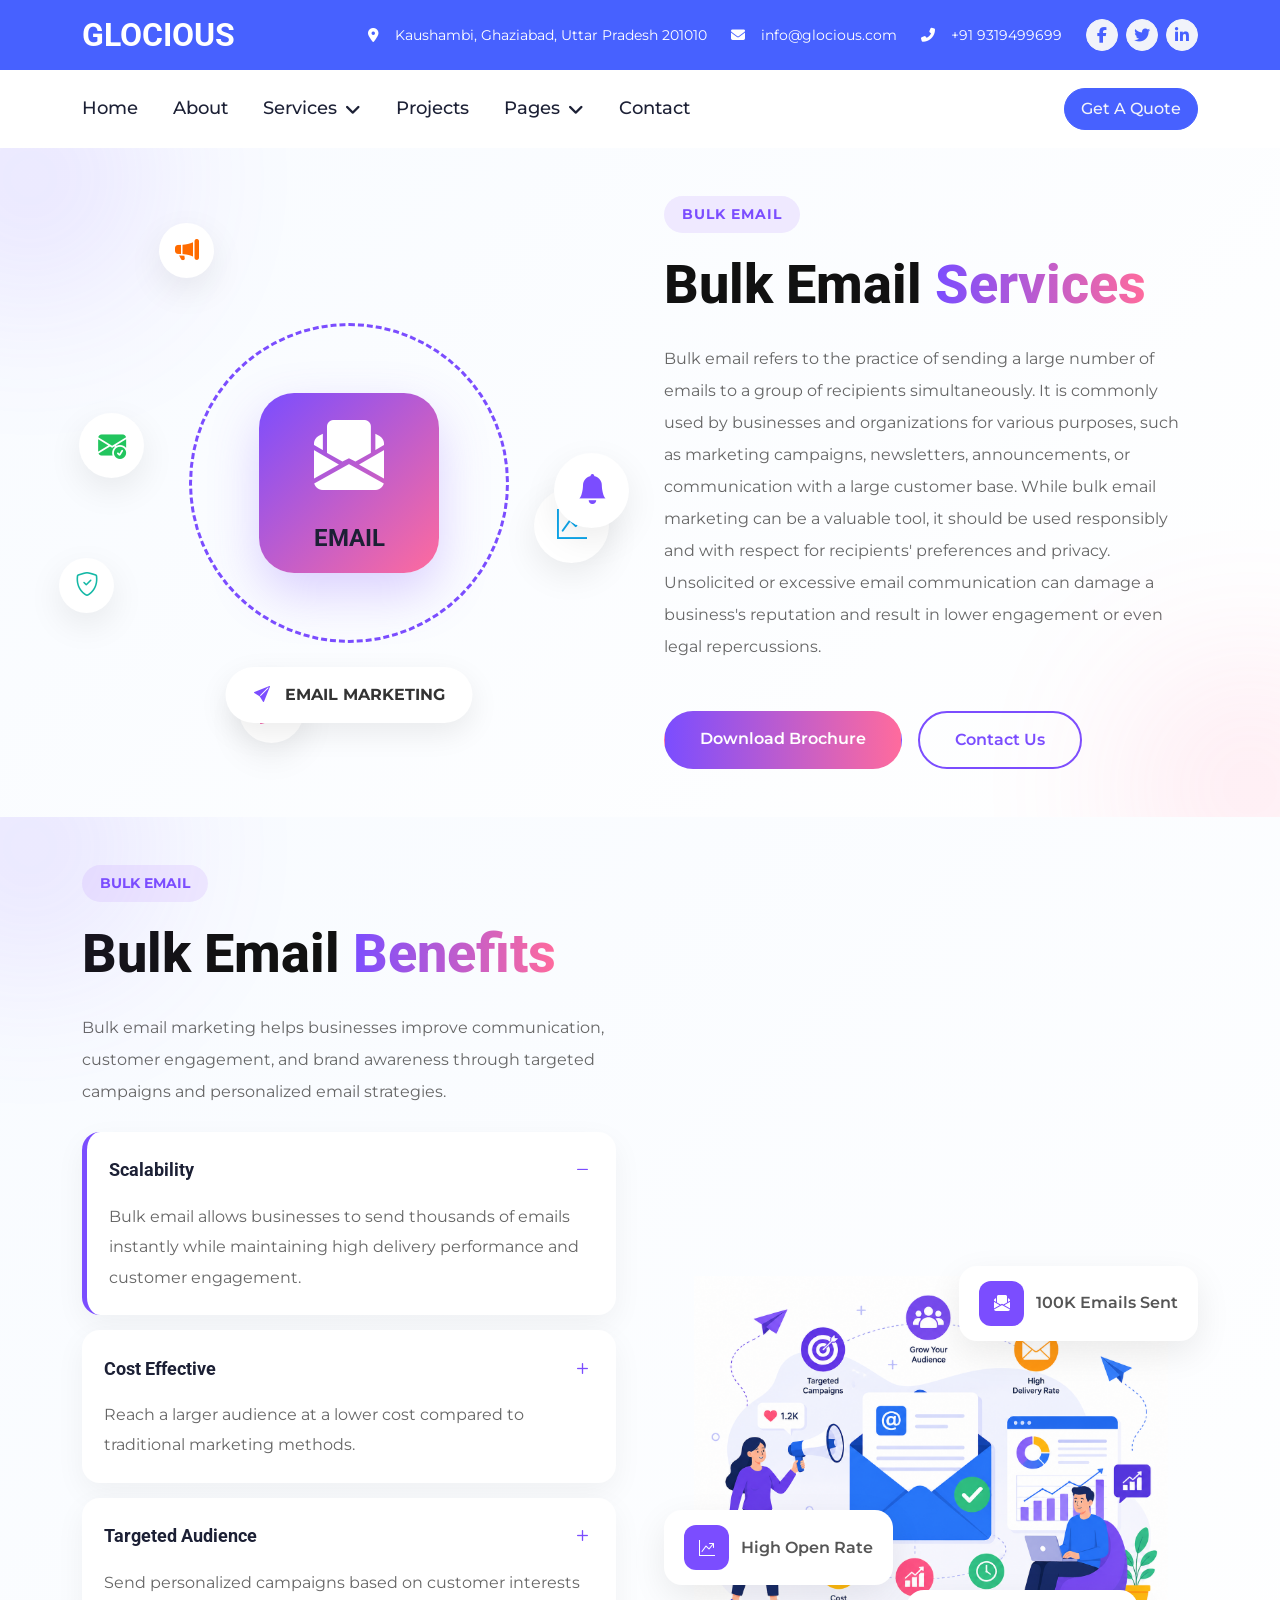
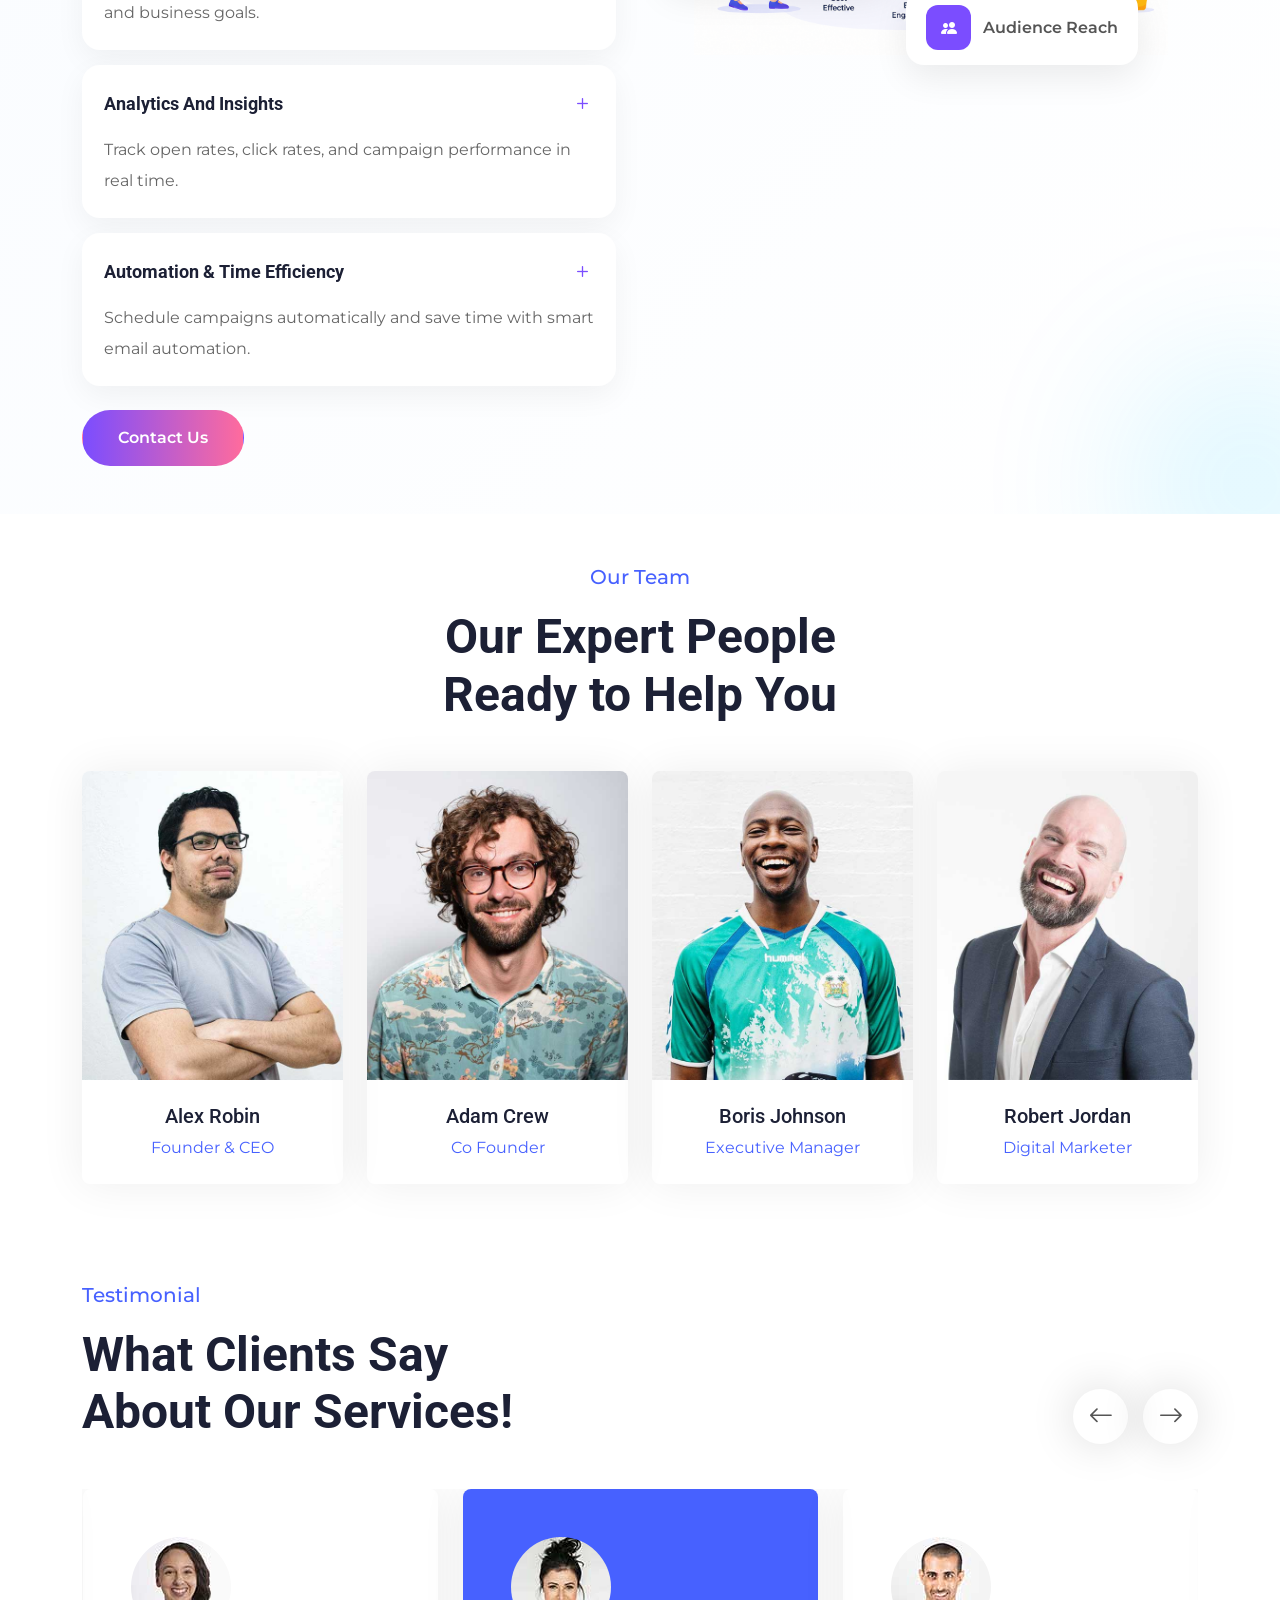
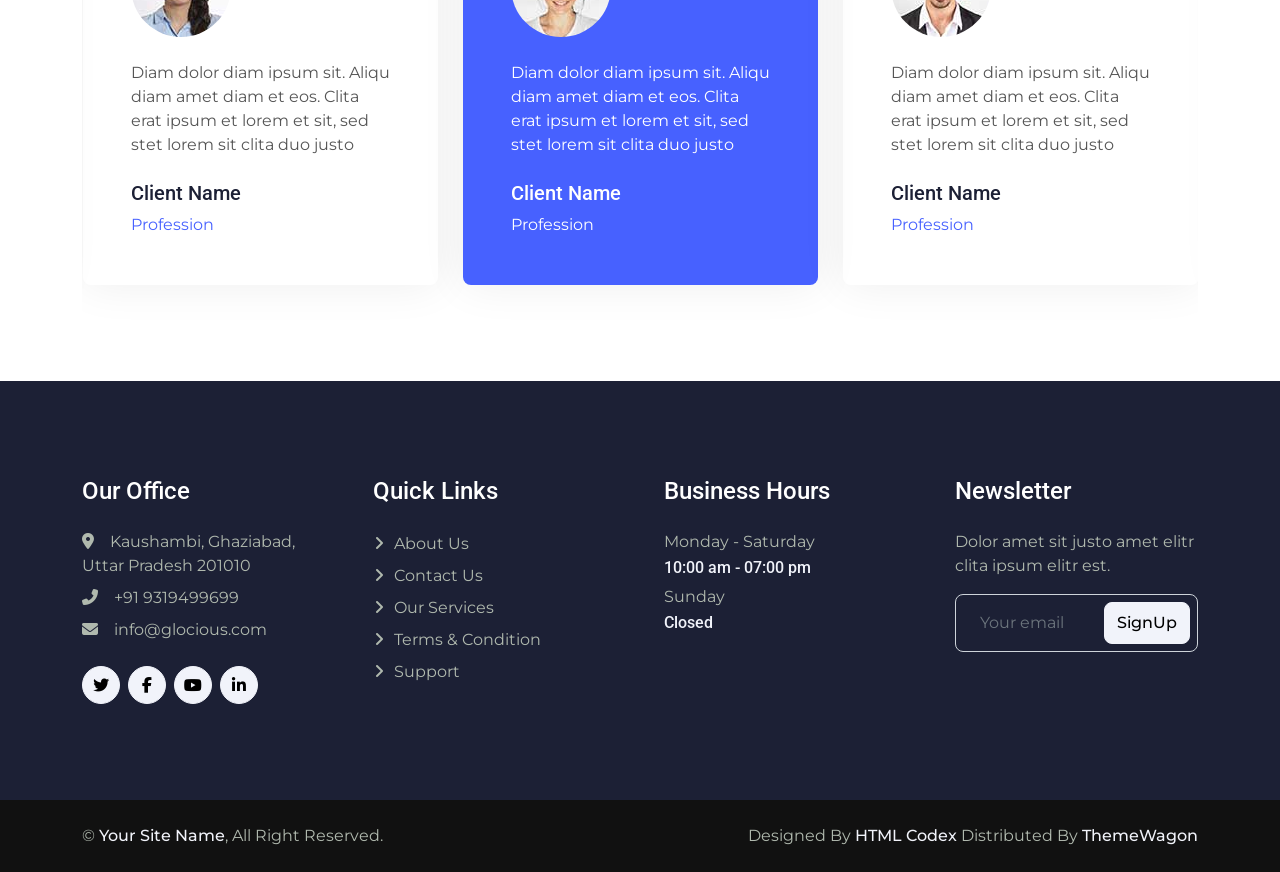
==== Email.html @ f05e5a54 "first commit" ====
<!DOCTYPE html>
<html lang="en">

<head>
    <meta charset="utf-8">
    <title>GrowMark - Digital Marketing HTML Template</title>
    <meta content="width=device-width, initial-scale=1.0" name="viewport">
    <meta content="" name="keywords">
    <meta content="" name="description">

    <!-- Favicon -->
    <link href="img/favicon.ico" rel="icon">

    <!-- Google Web Fonts -->
    <link rel="preconnect" href="https://fonts.googleapis.com">
    <link rel="preconnect" href="https://fonts.gstatic.com" crossorigin>
    <link
        href="https://fonts.googleapis.com/css2?family=Montserrat:wght@400;500&family=Roboto:wght@500;700&display=swap"
        rel="stylesheet">

    <!-- Icon Font Stylesheet -->
    <link href="https://cdnjs.cloudflare.com/ajax/libs/font-awesome/5.10.0/css/all.min.css" rel="stylesheet">
    <link href="https://cdn.jsdelivr.net/npm/bootstrap-icons@1.4.1/font/bootstrap-icons.css" rel="stylesheet">
    <link rel="stylesheet" href="https://cdnjs.cloudflare.com/ajax/libs/font-awesome/6.5.1/css/all.min.css">

    <!-- Libraries Stylesheet -->
    <link href="lib/animate/animate.min.css" rel="stylesheet">
    <link href="lib/owlcarousel/assets/owl.carousel.min.css" rel="stylesheet">
    <link href="lib/lightbox/css/lightbox.min.css" rel="stylesheet">

    <!-- Customized Bootstrap Stylesheet -->
    <link href="css/bootstrap.min.css" rel="stylesheet">

    <!-- Template Stylesheet -->
    <link href="css/style.css" rel="stylesheet">
</head>
<style>
    /* Section */
    .bulk-email-section {
        position: relative;
        background: linear-gradient(135deg, #f8fbff, #ffffff);
        overflow: hidden;
    }

    /* Blur Shapes */
    .email-shape {
        position: absolute;
        border-radius: 50%;
        filter: blur(90px);
        opacity: 0.18;
    }

    .shape-1 {
        width: 220px;
        height: 220px;
        background: #7b4dff;
        top: -80px;
        left: -80px;
    }

    .shape-2 {
        width: 220px;
        height: 220px;
        background: #ff6b9d;
        bottom: -80px;
        right: -80px;
    }

    /* Left Illustration */
    .email-illustration {
        position: relative;
        width: 500px;
        height: 500px;
        margin: auto;
    }

    /* Main Circle */
    .main-circle {
        position: absolute;
        top: 50%;
        left: 50%;
        transform: translate(-50%, -50%);
        width: 320px;
        height: 320px;
        border: 3px dashed #7b4dff;
        border-radius: 50%;
        display: flex;
        align-items: center;
        justify-content: center;
    }

    /* Email Box */
    .email-box {
        width: 180px;
        height: 180px;
        background: linear-gradient(135deg, #7b4dff, #ff6b9d);
        border-radius: 35px;
        display: flex;
        flex-direction: column;
        align-items: center;
        justify-content: center;
        color: #fff;
        box-shadow: 0 20px 50px rgba(123, 77, 255, 0.25);
    }

    .email-box i {
        font-size: 70px;
    }

    .email-box h5 {
        margin-top: 15px;
        font-size: 24px;
        font-weight: 700;
    }

    /* Floating Icons */
    .floating-email {
        position: absolute;
        width: 75px;
        height: 75px;
        background: #fff;
        border-radius: 50%;
        display: flex;
        align-items: center;
        justify-content: center;
        font-size: 34px;
        color: #7b4dff;
        box-shadow: 0 12px 35px rgba(0, 0, 0, 0.08);
        animation: float 4s ease-in-out infinite;
    }

    /* Positions */
    .icon-1 {
        top: 40px;
        left: 180px;
    }

    .icon-2 {
        top: 100px;
        right: 40px;
        color: #ff7b00;
    }

    .icon-3 {
        bottom: 100px;
        left: 50px;
        color: #ffb300;
    }

    .icon-4 {
        bottom: 60px;
        right: 80px;
        color: #00bfff;
    }

    /* Extra Floating Positions */

    .icon-5 {
        top: 180px;
        left: -20px;
        color: #22c55e;
        animation-delay: 0.5s;
    }

    .icon-6 {
        top: -10px;
        left: 60px;
        color: #ff6b00;
        animation-delay: 1s;
    }

    .icon-7 {
        bottom: 170px;
        right: -10px;
        color: #0ea5e9;
        animation-delay: 1.5s;
    }

    .icon-8 {
        bottom: -10px;
        left: 140px;
        color: #ec4899;
        animation-delay: 2s;
    }

    .icon-9 {
        top: 220px;
        right: -30px;
        color: #7b4dff;
        animation-delay: 2.5s;
    }

    .icon-10 {
        bottom: 120px;
        left: -40px;
        color: #14b8a6;
        animation-delay: 3s;
    }

    /* Different Sizes */
    .icon-5,
    .icon-8 {
        width: 65px;
        height: 65px;
        font-size: 28px;
    }

    .icon-6,
    .icon-10 {
        width: 55px;
        height: 55px;
        font-size: 24px;
    }

    .icon-7,
    .icon-9 {
        width: 75px;
        height: 75px;
        font-size: 30px;
    }

    /* Bottom Badge */
    .email-badge {
        position: absolute;
        bottom: 10px;
        left: 50%;
        transform: translateX(-50%);
        background: #fff;
        padding: 16px 28px;
        border-radius: 50px;
        box-shadow: 0 10px 30px rgba(0, 0, 0, 0.08);
        font-weight: 700;
        color: #333;
    }

    .email-badge i {
        color: #7b4dff;
        margin-right: 10px;
    }

    /* Right Content */
    .email-label {
        display: inline-block;
        padding: 8px 18px;
        background: #efe9ff;
        color: #7b4dff;
        border-radius: 50px;
        font-size: 14px;
        font-weight: 700;
        letter-spacing: 1px;
    }

    .email-title {
        font-size: 54px;
        font-weight: 800;
        margin-top: 20px;
        line-height: 1.2;
        color: #111;
    }

    .email-title span {
        background: linear-gradient(90deg, #7b4dff, #ff6b9d);
        -webkit-background-clip: text;
        -webkit-text-fill-color: transparent;
    }

    .email-text {
        margin-top: 25px;
        color: #666;
        line-height: 2;
        font-size: 16px;
    }

    /* Features */
    .email-feature {
        background: #fff;
        padding: 18px 20px;
        border-radius: 18px;
        font-weight: 600;
        box-shadow: 0 10px 30px rgba(0, 0, 0, 0.05);
    }

    .email-feature i {
        color: #7b4dff;
        margin-right: 10px;
    }

    /* Buttons */
    .btn-email-main {
        background: linear-gradient(90deg, #7b4dff, #ff6b9d);
        color: #fff;
        padding: 15px 35px;
        border-radius: 50px;
        font-weight: 600;
    }

    .btn-email-main:hover {
        color: #fff;
        opacity: 0.9;
    }

    .btn-email-outline {
        border: 2px solid #7b4dff;
        color: #7b4dff;
        padding: 15px 35px;
        border-radius: 50px;
        font-weight: 600;
    }

    .btn-email-outline:hover {
        background: #7b4dff;
        color: #fff;
    }

    /* Animation */
    @keyframes float {

        0% {
            transform: translateY(0px);
        }

        50% {
            transform: translateY(-12px);
        }

        100% {
            transform: translateY(0px);
        }

    }

    .email-benefits-section {
        position: relative;
        background: linear-gradient(135deg, #f8fbff, #ffffff);
        overflow: hidden;
    }

    /* Blur Shapes */
    .benefit-shape {
        position: absolute;
        border-radius: 50%;
        filter: blur(90px);
        opacity: 0.18;
    }

    .shape-left {
        width: 220px;
        height: 220px;
        background: #7b4dff;
        top: -80px;
        left: -80px;
    }

    .shape-right {
        width: 220px;
        height: 220px;
        background: #00c2ff;
        bottom: -80px;
        right: -80px;
    }

    /* Label */
    .benefit-label {
        display: inline-block;
        padding: 8px 18px;
        background: #efe9ff;
        color: #7b4dff;
        border-radius: 50px;
        font-size: 14px;
        font-weight: 700;
    }

    /* Title */
    .benefit-title {
        font-size: 54px;
        font-weight: 800;
        margin-top: 20px;
        color: #111;
    }

    .benefit-title span {
        background: linear-gradient(90deg, #7b4dff, #ff6b9d);
        -webkit-background-clip: text;
        -webkit-text-fill-color: transparent;
    }

    /* Text */
    .benefit-text {
        margin-top: 25px;
        color: #666;
        line-height: 2;
        font-size: 16px;
    }

    /* Accordion */
    .benefit-accordion {
        display: flex;
        flex-direction: column;
        gap: 15px;
    }

    .benefit-item {
        background: #fff;
        border-radius: 18px;
        padding: 22px;
        box-shadow: 0 10px 30px rgba(0, 0, 0, 0.05);
        transition: 0.3s;
    }

    .benefit-item.active {
        border-left: 5px solid #7b4dff;
    }

    .benefit-header {
        display: flex;
        align-items: center;
        justify-content: space-between;
        cursor: pointer;
    }

    .benefit-header h5 {
        margin: 0;
        font-size: 18px;
        font-weight: 700;
    }

    .benefit-header i {
        color: #7b4dff;
        font-size: 22px;
    }

    /* Body */
    .benefit-body {
        margin-top: 15px;
        color: #666;
        line-height: 1.9;
    }

    /* Button */
    .btn-benefit {
        background: linear-gradient(90deg, #7b4dff, #ff6b9d);
        color: #fff;
        padding: 15px 35px;
        border-radius: 50px;
        font-weight: 600;
    }

    .btn-benefit:hover {
        color: #fff;
        opacity: 0.9;
    }

    /* Right Illustration */
    .benefit-illustration {
        position: relative;
        padding: 30px;
    }

    .main-benefit-img {
        animation: float 4s ease-in-out infinite;
    }

    /* Floating Cards */
    .floating-benefit {
        position: absolute;
        background: #fff;
        padding: 15px 20px;
        border-radius: 18px;
        display: flex;
        align-items: center;
        gap: 12px;
        box-shadow: 0 12px 35px rgba(0, 0, 0, 0.08);
        font-weight: 600;
        animation: float 4s ease-in-out infinite;
    }

    .floating-benefit i {
        width: 45px;
        height: 45px;
        border-radius: 12px;
        background: #7b4dff;
        color: #fff;
        display: flex;
        align-items: center;
        justify-content: center;
    }

    /* Positions */
    .card-1 {
        top: 20px;
        right: 0;
    }

    .card-2 {
        bottom: 100px;
        left: 0;
    }

    .card-3 {
        bottom: 20px;
        right: 60px;
    }

    /* Animation */
    @keyframes float {

        0% {
            transform: translateY(0px);
        }

        50% {
            transform: translateY(-12px);
        }

        100% {
            transform: translateY(0px);
        }

    }

    /* Responsive */
    @media(max-width:991px) {

        .benefit-title {
            font-size: 38px;
        }

        .benefit-illustration {
            margin-top: 30px;
        }

    }

    @media(max-width:576px) {

        .benefit-title {
            font-size: 30px;
        }

        .floating-benefit {
            display: none;
        }

    }

    /* Responsive */
    @media(max-width:991px) {

        .email-title {
            font-size: 38px;
        }

        .email-illustration {
            width: 100%;
            height: 500px;
        }

    }

    @media(max-width:576px) {

        .email-title {
            font-size: 30px;
        }

        .main-circle {
            width: 260px;
            height: 260px;
        }

        .email-box {
            width: 140px;
            height: 140px;
        }

        .email-box i {
            font-size: 50px;
        }

        .floating-email {
            width: 55px;
            height: 55px;
            font-size: 24px;
        }

    }
</style>

<body>
    <!-- Spinner Start -->
    <div id="spinner"
        class="show bg-white position-fixed translate-middle w-100 vh-100 top-50 start-50 d-flex align-items-center justify-content-center">
        <div class="spinner-border text-primary" role="status" style="width: 3rem; height: 3rem;"></div>
    </div>
    <!-- Spinner End -->


    <!-- Topbar Start -->
    <div class="container-fluid bg-primary text-white d-none d-lg-flex">
        <div class="container py-3">
            <div class="d-flex align-items-center">
                <a href="index.html">
                    <h2 class="text-white fw-bold m-0">GLOCIOUS</h2>
                </a>
                <div class="ms-auto d-flex align-items-center">
                    <small class="ms-4"><i class="fa fa-map-marker-alt me-3"></i>Kaushambi, Ghaziabad, Uttar Pradesh
                        201010</small>
                    <small class="ms-4"><i class="fa fa-envelope me-3"></i>info@glocious.com</small>
                    <small class="ms-4"><i class="fa fa-phone-alt me-3"></i>+91 9319499699</small>
                    <div class="ms-3 d-flex">
                        <a class="btn btn-sm-square btn-light text-primary rounded-circle ms-2" href=""><i
                                class="fab fa-facebook-f"></i></a>
                        <a class="btn btn-sm-square btn-light text-primary rounded-circle ms-2" href=""><i
                                class="fab fa-twitter"></i></a>
                        <a class="btn btn-sm-square btn-light text-primary rounded-circle ms-2" href=""><i
                                class="fab fa-linkedin-in"></i></a>
                    </div>
                </div>
            </div>
        </div>
    </div>
    <!-- Topbar End -->


    <!-- Navbar Start -->
    <div class="container-fluid bg-white sticky-top">
        <div class="container">
            <nav class="navbar navbar-expand-lg bg-white navbar-light p-lg-0">
                <a href="index.html" class="navbar-brand d-lg-none">
                    <h1 class="fw-bold m-0">GLOCIOUS</h1>
                </a>
                <button type="button" class="navbar-toggler me-0" data-bs-toggle="collapse"
                    data-bs-target="#navbarCollapse">
                    <span class="navbar-toggler-icon"></span>
                </button>
                <div class="collapse navbar-collapse" id="navbarCollapse">
                    <div class="navbar-nav">
                        <a href="index.html" class="nav-item nav-link active">Home</a>
                        <a href="about.html" class="nav-item nav-link">About</a>
                        <div class="nav-item dropdown">
                            <a href="#" class="nav-link dropdown-toggle" data-bs-toggle="dropdown">Services</a>
                            <div class="dropdown-menu bg-light rounded-0 rounded-bottom m-0">
                                <a href="SMS.html" class="dropdown-item">BULK SMS</a>
                                <a href="RCS.html" class="dropdown-item">RCS Message</a>
                                <a href="Email.html" class="dropdown-item">BULK Email</a>
                                <a href="Voice.html" class="dropdown-item">Voice Call</a>
                                <a href="Whatsapp.html" class="dropdown-item">Whatsapp Marketing</a>
                            </div>
                        </div>
                        <a href="project.html" class="nav-item nav-link">Projects</a>
                        <div class="nav-item dropdown">
                            <a href="#" class="nav-link dropdown-toggle" data-bs-toggle="dropdown">Pages</a>
                            <div class="dropdown-menu bg-light rounded-0 rounded-bottom m-0">
                                <a href="feature.html" class="dropdown-item">Features</a>
                                <a href="team.html" class="dropdown-item">Our Team</a>
                                <a href="testimonial.html" class="dropdown-item">Testimonial</a>
                                <a href="quote.html" class="dropdown-item">Quotation</a>
                                <a href="404.html" class="dropdown-item">404 Page</a>
                            </div>
                        </div>
                        <a href="contact.html" class="nav-item nav-link">Contact</a>
                    </div>
                    <div class="ms-auto d-none d-lg-block">
                        <a href="" class="btn btn-primary rounded-pill py-2 px-3">Get A Quote</a>
                    </div>
                </div>
            </nav>
        </div>
    </div>
    <!-- Navbar End -->

    <section class="bulk-email-section py-5">

        <!-- Background Blur -->
        <div class="email-shape shape-1"></div>
        <div class="email-shape shape-2"></div>

        <div class="container">

            <div class="row align-items-center g-5">

                <!-- Left Side -->
                <div class="col-lg-6">

                    <div class="email-illustration">

                        <!-- Main Circle -->
                        <div class="main-circle">

                            <!-- Email Box -->
                            <div class="email-box">

                                <i class="bi bi-envelope-paper-fill"></i>

                                <h5>EMAIL</h5>

                            </div>

                        </div>

                        <!-- Floating Icons -->

                        <!-- Extra Floating Icons -->

                        <div class="floating-email icon-5">
                            <i class="bi bi-envelope-check-fill"></i>
                        </div>

                        <div class="floating-email icon-6">
                            <i class="bi bi-megaphone-fill"></i>
                        </div>

                        <div class="floating-email icon-7">
                            <i class="bi bi-graph-up-arrow"></i>
                        </div>

                        <div class="floating-email icon-8">
                            <i class="bi bi-chat-dots-fill"></i>
                        </div>

                        <div class="floating-email icon-9">
                            <i class="bi bi-bell-fill"></i>
                        </div>

                        <div class="floating-email icon-10">
                            <i class="bi bi-shield-check"></i>
                        </div>
                        <!-- Bottom Badge -->
                        <div class="email-badge">
                            <i class="bi bi-send-fill"></i>
                            EMAIL MARKETING
                        </div>

                    </div>

                </div>

                <!-- Right Side -->
                <div class="col-lg-6">

                    <span class="email-label">
                        BULK EMAIL
                    </span>

                    <h2 class="email-title">
                        Bulk Email
                        <span>Services</span>
                    </h2>

                    <p class="email-text">
                        Bulk email refers to the practice of sending a large number of emails to a group of recipients
                        simultaneously. It is commonly used by businesses and organizations for various purposes, such
                        as marketing campaigns, newsletters, announcements, or communication with a large customer base.
                        While bulk email marketing can be a valuable tool, it should be used responsibly and with
                        respect for recipients' preferences and privacy. Unsolicited or excessive email communication
                        can damage a business's reputation and result in lower engagement or even legal repercussions.
                    </p>

                    <!-- Buttons -->
                    <div class="mt-5 d-flex gap-3 flex-wrap">

                        <a href="#" class="btn btn-email-main">
                            Download Brochure
                        </a>

                        <a href="#" class="btn btn-email-outline">
                            Contact Us
                        </a>

                    </div>

                </div>

            </div>

        </div>

    </section>

    <section class="email-benefits-section py-5">

        <!-- Background Shapes -->
        <div class="benefit-shape shape-left"></div>
        <div class="benefit-shape shape-right"></div>

        <div class="container">

            <div class="row align-items-center g-5">

                <!-- Left Content -->
                <div class="col-lg-6">

                    <span class="benefit-label">
                        BULK EMAIL
                    </span>

                    <h2 class="benefit-title">
                        Bulk Email
                        <span>Benefits</span>
                    </h2>

                    <p class="benefit-text">
                        Bulk email marketing helps businesses improve
                        communication, customer engagement, and brand
                        awareness through targeted campaigns and
                        personalized email strategies.
                    </p>

                    <!-- Accordion -->
                    <div class="benefit-accordion mt-4">

                        <!-- Item -->
                        <div class="benefit-item active">

                            <div class="benefit-header">

                                <h5>Scalability</h5>

                                <i class="bi bi-dash"></i>

                            </div>

                            <div class="benefit-body">

                                Bulk email allows businesses to send
                                thousands of emails instantly while
                                maintaining high delivery performance
                                and customer engagement.

                            </div>

                        </div>

                        <!-- Item -->
                        <div class="benefit-item">

                            <div class="benefit-header">

                                <h5>Cost Effective</h5>

                                <i class="bi bi-plus"></i>

                            </div>

                            <div class="benefit-body">

                                Reach a larger audience at a lower cost
                                compared to traditional marketing methods.

                            </div>

                        </div>

                        <!-- Item -->
                        <div class="benefit-item">

                            <div class="benefit-header">

                                <h5>Targeted Audience</h5>

                                <i class="bi bi-plus"></i>

                            </div>

                            <div class="benefit-body">

                                Send personalized campaigns based on
                                customer interests and business goals.

                            </div>

                        </div>

                        <!-- Item -->
                        <div class="benefit-item">

                            <div class="benefit-header">

                                <h5>Analytics And Insights</h5>

                                <i class="bi bi-plus"></i>

                            </div>

                            <div class="benefit-body">

                                Track open rates, click rates, and
                                campaign performance in real time.

                            </div>

                        </div>

                        <!-- Item -->
                        <div class="benefit-item">

                            <div class="benefit-header">

                                <h5>Automation & Time Efficiency</h5>

                                <i class="bi bi-plus"></i>

                            </div>

                            <div class="benefit-body">

                                Schedule campaigns automatically and
                                save time with smart email automation.

                            </div>

                        </div>

                    </div>

                    <!-- Button -->
                    <div class="mt-4">

                        <a href="#" class="btn btn-benefit">
                            Contact Us
                        </a>

                    </div>

                </div>

                <!-- Right Illustration -->
                <div class="col-lg-6">

                    <div class="benefit-illustration">

                        <!-- Main Illustration -->
                        <img src="./img/email-benefits.png" class="img-fluid main-benefit-img"
                            alt="Bulk Email Benefits">

                        <!-- Floating Cards -->
                        <div class="floating-benefit card-1">

                            <i class="bi bi-envelope-paper-fill"></i>

                            <span>100K Emails Sent</span>

                        </div>

                        <div class="floating-benefit card-2">

                            <i class="bi bi-graph-up-arrow"></i>

                            <span>High Open Rate</span>

                        </div>

                        <div class="floating-benefit card-3">

                            <i class="bi bi-people-fill"></i>

                            <span>Audience Reach</span>

                        </div>

                    </div>

                </div>

            </div>

        </div>

    </section>

    <!-- Team Start -->
    <div class="container-xxl py-5">
        <div class="container">
            <div class="text-center mx-auto wow fadeInUp" data-wow-delay="0.1s" style="max-width: 500px;">
                <p class="fs-5 fw-medium text-primary">Our Team</p>
                <h1 class="display-5 mb-5">Our Expert People Ready to Help You</h1>
            </div>
            <div class="row g-4">
                <div class="col-lg-3 col-md-6 wow fadeInUp" data-wow-delay="0.1s">
                    <div class="team-item rounded overflow-hidden pb-4">
                        <img class="img-fluid mb-4" src="img/team-1.jpg" alt="">
                        <h5>Alex Robin</h5>
                        <span class="text-primary">Founder & CEO</span>
                        <ul class="team-social">
                            <li><a class="btn btn-square" href=""><i class="fab fa-facebook-f"></i></a></li>
                            <li><a class="btn btn-square" href=""><i class="fab fa-twitter"></i></a></li>
                            <li><a class="btn btn-square" href=""><i class="fab fa-instagram"></i></a></li>
                            <li><a class="btn btn-square" href=""><i class="fab fa-linkedin-in"></i></a></li>
                        </ul>
                    </div>
                </div>
                <div class="col-lg-3 col-md-6 wow fadeInUp" data-wow-delay="0.3s">
                    <div class="team-item rounded overflow-hidden pb-4">
                        <img class="img-fluid mb-4" src="img/team-2.jpg" alt="">
                        <h5>Adam Crew</h5>
                        <span class="text-primary">Co Founder</span>
                        <ul class="team-social">
                            <li><a class="btn btn-square" href=""><i class="fab fa-facebook-f"></i></a></li>
                            <li><a class="btn btn-square" href=""><i class="fab fa-twitter"></i></a></li>
                            <li><a class="btn btn-square" href=""><i class="fab fa-instagram"></i></a></li>
                            <li><a class="btn btn-square" href=""><i class="fab fa-linkedin-in"></i></a></li>
                        </ul>
                    </div>
                </div>
                <div class="col-lg-3 col-md-6 wow fadeInUp" data-wow-delay="0.5s">
                    <div class="team-item rounded overflow-hidden pb-4">
                        <img class="img-fluid mb-4" src="img/team-3.jpg" alt="">
                        <h5>Boris Johnson</h5>
                        <span class="text-primary">Executive Manager</span>
                        <ul class="team-social">
                            <li><a class="btn btn-square" href=""><i class="fab fa-facebook-f"></i></a></li>
                            <li><a class="btn btn-square" href=""><i class="fab fa-twitter"></i></a></li>
                            <li><a class="btn btn-square" href=""><i class="fab fa-instagram"></i></a></li>
                            <li><a class="btn btn-square" href=""><i class="fab fa-linkedin-in"></i></a></li>
                        </ul>
                    </div>
                </div>
                <div class="col-lg-3 col-md-6 wow fadeInUp" data-wow-delay="0.7s">
                    <div class="team-item rounded overflow-hidden pb-4">
                        <img class="img-fluid mb-4" src="img/team-4.jpg" alt="">
                        <h5>Robert Jordan</h5>
                        <span class="text-primary">Digital Marketer</span>
                        <ul class="team-social">
                            <li><a class="btn btn-square" href=""><i class="fab fa-facebook-f"></i></a></li>
                            <li><a class="btn btn-square" href=""><i class="fab fa-twitter"></i></a></li>
                            <li><a class="btn btn-square" href=""><i class="fab fa-instagram"></i></a></li>
                            <li><a class="btn btn-square" href=""><i class="fab fa-linkedin-in"></i></a></li>
                        </ul>
                    </div>
                </div>
            </div>
        </div>
    </div>
    <!-- Team End -->


    <!-- Testimonial Start -->
    <div class="container-xxl pt-5">
        <div class="container">
            <div class="text-center text-md-start pb-5 pb-md-0 wow fadeInUp" data-wow-delay="0.1s"
                style="max-width: 500px;">
                <p class="fs-5 fw-medium text-primary">Testimonial</p>
                <h1 class="display-5 mb-5">What Clients Say About Our Services!</h1>
            </div>
            <div class="owl-carousel testimonial-carousel wow fadeInUp" data-wow-delay="0.1s">
                <div class="testimonial-item rounded p-4 p-lg-5 mb-5">
                    <img class="mb-4" src="img/testimonial-1.jpg" alt="">
                    <p class="mb-4">Diam dolor diam ipsum sit. Aliqu diam amet diam et eos. Clita erat ipsum et lorem et
                        sit, sed stet lorem sit clita duo justo</p>
                    <h5>Client Name</h5>
                    <span class="text-primary">Profession</span>
                </div>
                <div class="testimonial-item rounded p-4 p-lg-5 mb-5">
                    <img class="mb-4" src="img/testimonial-2.jpg" alt="">
                    <p class="mb-4">Diam dolor diam ipsum sit. Aliqu diam amet diam et eos. Clita erat ipsum et lorem et
                        sit, sed stet lorem sit clita duo justo</p>
                    <h5>Client Name</h5>
                    <span class="text-primary">Profession</span>
                </div>
                <div class="testimonial-item rounded p-4 p-lg-5 mb-5">
                    <img class="mb-4" src="img/testimonial-3.jpg" alt="">
                    <p class="mb-4">Diam dolor diam ipsum sit. Aliqu diam amet diam et eos. Clita erat ipsum et lorem et
                        sit, sed stet lorem sit clita duo justo</p>
                    <h5>Client Name</h5>
                    <span class="text-primary">Profession</span>
                </div>
                <div class="testimonial-item rounded p-4 p-lg-5 mb-5">
                    <img class="mb-4" src="img/testimonial-4.jpg" alt="">
                    <p class="mb-4">Diam dolor diam ipsum sit. Aliqu diam amet diam et eos. Clita erat ipsum et lorem et
                        sit, sed stet lorem sit clita duo justo</p>
                    <h5>Client Name</h5>
                    <span class="text-primary">Profession</span>
                </div>
            </div>
        </div>
    </div>
    <!-- Testimonial End -->


    <!-- Footer Start -->
    <div class="container-fluid bg-dark footer mt-5 py-5 wow fadeIn" data-wow-delay="0.1s">
        <div class="container py-5">
            <div class="row g-5">
                <div class="col-lg-3 col-md-6">
                    <h4 class="text-white mb-4">Our Office</h4>
                    <p class="mb-2"><i class="fa fa-map-marker-alt me-3"></i>Kaushambi, Ghaziabad, Uttar Pradesh 201010
                    </p>
                    <p class="mb-2"><i class="fa fa-phone-alt me-3"></i>+91 9319499699</p>
                    <p class="mb-2"><i class="fa fa-envelope me-3"></i>info@glocious.com</p>
                    <div class="d-flex pt-3">
                        <a class="btn btn-square btn-light rounded-circle me-2" href=""><i
                                class="fab fa-twitter"></i></a>
                        <a class="btn btn-square btn-light rounded-circle me-2" href=""><i
                                class="fab fa-facebook-f"></i></a>
                        <a class="btn btn-square btn-light rounded-circle me-2" href=""><i
                                class="fab fa-youtube"></i></a>
                        <a class="btn btn-square btn-light rounded-circle me-2" href=""><i
                                class="fab fa-linkedin-in"></i></a>
                    </div>
                </div>
                <div class="col-lg-3 col-md-6">
                    <h4 class="text-white mb-4">Quick Links</h4>
                    <a class="btn btn-link" href="">About Us</a>
                    <a class="btn btn-link" href="">Contact Us</a>
                    <a class="btn btn-link" href="">Our Services</a>
                    <a class="btn btn-link" href="">Terms & Condition</a>
                    <a class="btn btn-link" href="">Support</a>
                </div>
                <div class="col-lg-3 col-md-6">
                    <h4 class="text-white mb-4">Business Hours</h4>
                    <p class="mb-1">Monday - Saturday</p>
                    <h6 class="text-light">10:00 am - 07:00 pm</h6>
                    <p class="mb-1">Sunday</p>
                    <h6 class="text-light">Closed</h6>
                </div>
                <div class="col-lg-3 col-md-6">
                    <h4 class="text-white mb-4">Newsletter</h4>
                    <p>Dolor amet sit justo amet elitr clita ipsum elitr est.</p>
                    <div class="position-relative w-100">
                        <input class="form-control bg-transparent w-100 py-3 ps-4 pe-5" type="text"
                            placeholder="Your email">
                        <button type="button"
                            class="btn btn-light py-2 position-absolute top-0 end-0 mt-2 me-2">SignUp</button>
                    </div>
                </div>
            </div>
        </div>
    </div>
    <!-- Footer End -->


    <!-- Copyright Start -->
    <div class="container-fluid copyright py-4">
        <div class="container">
            <div class="row">
                <div class="col-md-6 text-center text-md-start mb-3 mb-md-0">
                    &copy; <a class="fw-medium text-light" href="#">Your Site Name</a>, All Right Reserved.
                </div>
                <div class="col-md-6 text-center text-md-end">
                    <!--/*** This template is free as long as you keep the footer author’s credit link/attribution link/backlink. If you'd like to use the template without the footer author’s credit link/attribution link/backlink, you can purchase the Credit Removal License from "https://htmlcodex.com/credit-removal". Thank you for your support. ***/-->
                    Designed By <a class="fw-medium text-light" href="https://htmlcodex.com">HTML Codex</a>
                    Distributed By <a class="fw-medium text-light" href="https://themewagon.com">ThemeWagon</a>
                </div>
            </div>
        </div>
    </div>
    <!-- Copyright End -->


    <!-- Back to Top -->
    <a href="#" class="btn btn-lg btn-primary btn-lg-square rounded-circle back-to-top"><i
            class="bi bi-arrow-up"></i></a>


    <!-- JavaScript Libraries -->
    <script src="https://ajax.googleapis.com/ajax/libs/jquery/3.6.1/jquery.min.js"></script>
    <script src="https://cdn.jsdelivr.net/npm/bootstrap@5.0.0/dist/js/bootstrap.bundle.min.js"></script>
    <script src="lib/wow/wow.min.js"></script>
    <script src="lib/easing/easing.min.js"></script>
    <script src="lib/waypoints/waypoints.min.js"></script>
    <script src="lib/owlcarousel/owl.carousel.min.js"></script>
    <script src="lib/lightbox/js/lightbox.min.js"></script>

    <!-- Template Javascript -->
    <script src="js/main.js"></script>
</body>

</html>
---- css/style.css ----
/********** Template CSS **********/
:root {
    --primary: #4761FF;
    --secondary: #555555;
    --light: #F1F3FA;
    --dark: #1C2035;
}

.back-to-top {
    position: fixed;
    display: none;
    right: 30px;
    bottom: 30px;
    z-index: 99;
}

.fw-medium {
    font-weight: 500;
}


/*** Spinner ***/
#spinner {
    opacity: 0;
    visibility: hidden;
    transition: opacity .5s ease-out, visibility 0s linear .5s;
    z-index: 99999;
}

#spinner.show {
    transition: opacity .5s ease-out, visibility 0s linear 0s;
    visibility: visible;
    opacity: 1;
}


/*** Button ***/
.btn {
    transition: .5s;
    font-weight: 500;
}

.btn-primary,
.btn-outline-primary:hover {
    color: var(--light);
}

.btn-secondary,
.btn-outline-secondary:hover {
    color: var(--dark);
}

.btn-square {
    width: 38px;
    height: 38px;
}

.btn-sm-square {
    width: 32px;
    height: 32px;
}

.btn-lg-square {
    width: 48px;
    height: 48px;
}

.btn-square,
.btn-sm-square,
.btn-lg-square {
    padding: 0;
    display: flex;
    align-items: center;
    justify-content: center;
    font-weight: normal;
}


/*** Navbar ***/
.sticky-top {
    top: -100px;
    transition: .5s;
}

.navbar .navbar-nav .nav-link {
    margin-right: 35px;
    padding: 25px 0;
    color: var(--dark);
    font-size: 18px;
    font-weight: 500;
    outline: none;
}

.navbar .navbar-nav .nav-link:hover,
.navbar .navbar-nav .nav-link.active {
    color: var(--primary);
}

.navbar .dropdown-toggle::after {
    border: none;
    content: "\f107";
    font-family: "Font Awesome 5 Free";
    font-weight: 900;
    vertical-align: middle;
    margin-left: 8px;
}
.navbar-brand img{
    height:55px;
    width:auto;
}

@media(max-width:576px){

    .navbar-brand img{
        height:42px;
    }

}

@media (max-width: 991.98px) {
    .navbar .navbar-nav .nav-link  {
        margin-right: 0;
        padding: 10px 0;
    }

    .navbar .navbar-nav {
        margin-top: 15px;
        border-top: 1px solid #EEEEEE;
    }
}

@media (min-width: 992px) {
    .navbar .nav-item .dropdown-menu {
        display: block;
        border: none;
        margin-top: 0;
        top: 150%;
        opacity: 0;
        visibility: hidden;
        transition: .5s;
    }

    .navbar .nav-item:hover .dropdown-menu {
        top: 100%;
        visibility: visible;
        transition: .5s;
        opacity: 1;
    }
}


/*** Header ***/
.carousel-caption {
    top: 0;
    left: 0;
    right: 0;
    bottom: 0;
    display: flex;
    align-items: center;
    background: rgba(0, 0, 0, .1);
    z-index: 1;
}

.carousel-control-prev,
.carousel-control-next {
    width: 15%;
}

.carousel-control-prev-icon,
.carousel-control-next-icon {
    width: 3.5rem;
    height: 3.5rem;
    border-radius: 3.5rem;
    background-color: var(--primary);
    border: 15px solid var(--primary);
}

@media (max-width: 768px) {
    #header-carousel .carousel-item {
        position: relative;
        min-height: 450px;
    }
    
    #header-carousel .carousel-item img {
        position: absolute;
        width: 100%;
        height: 100%;
        object-fit: cover;
    }
}

.page-header {
    background: linear-gradient(rgba(0, 0, 0, .1), rgba(0, 0, 0, .1)), url(../img/carousel-1.jpg) center center no-repeat;
    background-size: cover;
}

.page-header .breadcrumb-item+.breadcrumb-item::before {
    color: var(--light);
}

.page-header .breadcrumb-item,
.page-header .breadcrumb-item a {
    font-size: 18px;
    color: var(--light);
}


/*** Features ***/
.feature-row {
    box-shadow: 0 0 45px rgba(0, 0, 0, .08);
}

.feature-item {
    border-color: rgba(0, 0, 0, .03) !important;
}


/*** About ***/
.about {
    background: linear-gradient(rgba(0, 0, 0, .1), rgba(0, 0, 0, .1)), url(../img/about.jpg) left center no-repeat;
    background-size: cover;
}

.btn-play {
    position: relative;
    display: block;
    box-sizing: content-box;
    width: 36px;
    height: 46px;
    border-radius: 100%;
    border: none;
    outline: none !important;
    padding: 18px 20px 20px 28px;
    background: var(--primary);
}

.btn-play:before {
    content: "";
    position: absolute;
    z-index: 0;
    left: 50%;
    top: 50%;
    transform: translateX(-50%) translateY(-50%);
    display: block;
    width: 90px;
    height: 90px;
    background: var(--primary);
    border-radius: 100%;
    animation: pulse-border 1500ms ease-out infinite;
}

.btn-play:after {
    content: "";
    position: absolute;
    z-index: 1;
    left: 50%;
    top: 50%;
    transform: translateX(-50%) translateY(-50%);
    display: block;
    width: 90px;
    height: 90px;
    background: var(--primary);
    border-radius: 100%;
    transition: all 200ms;
}

.btn-play span {
    display: block;
    position: relative;
    z-index: 3;
    width: 0;
    height: 0;
    left: 3px;
    border-left: 30px solid #FFFFFF;
    border-top: 18px solid transparent;
    border-bottom: 18px solid transparent;
}

@keyframes pulse-border {
    0% {
        transform: translateX(-50%) translateY(-50%) translateZ(0) scale(1);
        opacity: 1;
    }

    100% {
        transform: translateX(-50%) translateY(-50%) translateZ(0) scale(2);
        opacity: 0;
    }
}

.modal-video .modal-dialog {
    position: relative;
    max-width: 800px;
    margin: 60px auto 0 auto;
}

.modal-video .modal-body {
    position: relative;
    padding: 0px;
}

.modal-video .close {
    position: absolute;
    width: 30px;
    height: 30px;
    right: 0px;
    top: -30px;
    z-index: 999;
    font-size: 30px;
    font-weight: normal;
    color: #FFFFFF;
    background: #000000;
    opacity: 1;
}

/* Play Button */
.custom-video-btn{
    width:100px;
    height:100px;
    border:none;
    border-radius:50%;
    background:linear-gradient(135deg,#7b4dff,#00c2ff);
    position:relative;
    display:flex;
    align-items:center;
    justify-content:center;
    animation:pulseVideo 2s infinite;
    box-shadow:0 15px 40px rgba(123,77,255,0.35);
}

/* Triangle */
.custom-video-btn span{
    width:0;
    height:0;
    border-top:15px solid transparent;
    border-bottom:15px solid transparent;
    border-left:25px solid #fff;
    margin-left:5px;
}

/* Animation */
@keyframes pulseVideo{

    0%{
        transform:scale(1);
    }

    50%{
        transform:scale(1.08);
    }

    100%{
        transform:scale(1);
    }

}

/* Modal Video */
#customVideo{
    max-height:80vh;
    object-fit:cover;
}


/*** Service ***/
.service-item .service-text {
    position: relative;
    width: 100%;
    top: 0;
    left: 0;
    text-align: center;
    background: #FFFFFF;
    box-shadow: 0 0 45px rgba(0, 0, 0, .06);
    transition: .5s;
    z-index: 2;
}

.service-item:hover .service-text {
    top: -1.5rem;
}

.service-item .service-text h5 {
    transition: .5s;
}

.service-item:hover .service-text h5 {
    color: var(--primary);
}

.service-item .service-btn {
    position: absolute;
    width: 80%;
    height: 3rem;
    left: 10%;
    bottom: 0;
    display: flex;
    align-items: center;
    justify-content: center;
    background: #FFFFFF;
    box-shadow: 0 0 45px rgba(0, 0, 0, .07);
    transition: .5s;
    z-index: 1;
}

.service-item:hover .service-btn {
    bottom: -1.5rem;
}


/*** Project ***/
.project-item {
    position: relative;
    border-radius: 8px;
    overflow: hidden;
    box-shadow: 0 0 45px rgba(0, 0, 0, .07);
}

.project-item .project-overlay {
    position: absolute;
    width: 100%;
    height: 100%;
    top: 0;
    left: 0;
    display: flex;
    align-items: center;
    justify-content: center;
    background: rgba(0, 0, 0, .5);
    opacity: 0;
    padding-top: 60px;
    transition: .5s;
}

.project-item:hover .project-overlay {
    opacity: 1;
    padding-top: 0;
}

.project-carousel .owl-nav {
    position: absolute;
    top: -100px;
    right: 0;
    display: flex;
}

.project-carousel .owl-nav .owl-prev,
.project-carousel .owl-nav .owl-next {
    margin-left: 15px;
    width: 55px;
    height: 55px;
    display: flex;
    align-items: center;
    justify-content: center;
    color: var(--secondary);
    border-radius: 55px;
    box-shadow: 0 0 45px rgba(0, 0, 0, .15);
    font-size: 25px;
    transition: .5s;
}

.project-carousel .owl-nav .owl-prev:hover,
.project-carousel .owl-nav .owl-next:hover {
    background: var(--primary);
    color: #FFFFFF;
}

@media (max-width: 768px) {
    .project-carousel .owl-nav {
        top: -70px;
        right: auto;
        left: 50%;
        transform: translateX(-50%);
    }

    .project-carousel .owl-nav .owl-prev,
    .project-carousel .owl-nav .owl-next {
        margin: 0 7px;
        width: 45px;
        height: 45px;
        font-size: 20px;
    }
}
.stats-section{
    padding:70px 0;
    position:relative;
    overflow:hidden;
}

.stats-wrapper{
    background:#ffffff;
    border-radius:30px;
    padding:45px 30px;
    box-shadow:0 15px 40px rgba(108,76,255,0.08);
    position:relative;
    z-index:2;
}

.stats-wrapper::before{
    content:'';
    position:absolute;
    width:300px;
    height:300px;
    background:linear-gradient(135deg,#6c4cff,#8d73ff);
    border-radius:50%;
    top:-140px;
    right:-120px;
    opacity:0.08;
}

.stats-wrapper::after{
    content:'';
    position:absolute;
    width:220px;
    height:220px;
    background:linear-gradient(135deg,#6c4cff,#8d73ff);
    border-radius:50%;
    bottom:-120px;
    left:-100px;
    opacity:0.08;
}

.stat-card{
    position:relative;
    z-index:2;
    text-align:center;
    padding:20px;
    transition:0.4s;
}

.stat-card:hover{
    transform:translateY(-8px);
}

.stat-icon{
    width:85px;
    height:85px;
    margin:auto;
    margin-bottom:25px;
    border-radius:22px;
    background:linear-gradient(135deg,#6c4cff,#8d73ff);
    display:flex;
    align-items:center;
    justify-content:center;
    box-shadow:0 10px 25px rgba(108,76,255,.25);
}

.stat-icon i{
    color:#fff;
    font-size:34px;
    display:block;
}

.stat-number{
    font-size:58px;
    font-weight:700;
    color:#6c4cff;
    margin-bottom:8px;
    line-height:1;
}

.stat-title{
    font-size:18px;
    color:#1b1b1b;
    font-weight:500;
    line-height:1.7;
}

.divider{
    position:absolute;
    top:50%;
    right:0;
    transform:translateY(-50%);
    width:1px;
    height:120px;
    background:#e7e7e7;
}

@media(max-width:991px){
    .divider{
        display:none;
    }

    .stat-card{
        margin-bottom:35px;
    }

    .stat-number{
        font-size:44px;
    }
}

/* Section */
.why-glocious-section{
    position:relative;
    background:#fff;
    overflow:hidden;
}

/* Blur */
.why-bg{
    position:absolute;
    border-radius:50%;
    filter:blur(90px);
    opacity:.15;
}

.bg-one{
    width:220px;
    height:220px;
    background:#7b4dff;
    top:-80px;
    left:-80px;
}

.bg-two{
    width:220px;
    height:220px;
    background:#00c2ff;
    bottom:-80px;
    right:-80px;
}

/* Heading */
.why-tag{
    display:inline-block;
    padding:8px 18px;
    background:#efe9ff;
    color:#7b4dff;
    border-radius:50px;
    font-size:14px;
    font-weight:700;
}

.why-title{
    font-size:52px;
    font-weight:800;
    margin-top:20px;
    line-height:1.2;
}

.why-title span{
    background:linear-gradient(90deg,#7b4dff,#00c2ff);
    -webkit-background-clip:text;
    -webkit-text-fill-color:transparent;
}

.why-subtitle{
    max-width:700px;
    margin:auto;
    margin-top:20px;
    color:#666;
    line-height:2;
}

/* Flex Layout */
.why-flex-wrapper{
    display:flex;
    flex-wrap:wrap;
    justify-content:center;
    gap:25px;
    margin-top:60px;
}

/* Card */
.why-card{
    width:48%;
    display:flex;
    align-items:flex-start;
    gap:20px;
    background:#fff;
    padding:28px;
    border-radius:24px;
    box-shadow:0 12px 35px rgba(0,0,0,0.05);
    transition:.4s;
    position:relative;
    overflow:hidden;
}

.why-card::before{
    content:'';
    position:absolute;
    top:0;
    left:0;
    width:5px;
    height:100%;
    background:linear-gradient(#7b4dff,#00c2ff);
    opacity:0;
    transition:.4s;
}

.why-card:hover::before,
.why-card.active::before{
    opacity:1;
}

.why-card:hover{
    transform:translateY(-10px);
}

/* Icon */
.why-icon{
    width:75px;
    height:75px;
    border-radius:22px;
    background:#7b4dff;
    color:#fff;
    display:flex;
    align-items:center;
    justify-content:center;
    font-size:30px;
    flex-shrink:0;
}

.why-icon.purple{
    background:#9333ea;
}

.why-icon.blue{
    background:#2563eb;
}

.why-icon.green{
    background:#16a34a;
}

/* Content */
.why-content h5{
    font-size:22px;
    font-weight:700;
    margin-bottom:12px;
}

.why-content p{
    margin:0;
    color:#666;
    line-height:1.8;
}

/* Responsive */
@media(max-width:991px){

    .why-card{
        width:100%;
    }

    .why-title{
        font-size:38px;
    }

}

@media(max-width:576px){

    .why-title{
        font-size:30px;
    }

    .why-card{
        flex-direction:column;
        text-align:center;
        align-items:center;
    }

}

.marketing-section{
    background:#f8fbff;
    overflow:hidden;
}

/* Left Side */
.image-box{
    position:relative;
    padding:40px;
}

.bg-shape{
    width:420px;
    height:420px;
    background:linear-gradient(135deg,#0d6efd,#5ea3ff);
    border-radius:40% 60% 70% 30% / 30% 30% 70% 70%;
    position:absolute;
    top:50%;
    left:50%;
    transform:translate(-50%,-50%);
    opacity:0.08;
}

.main-img{
    position:relative;
    z-index:2;
}

/* Floating Cards */
.floating-card{
    position:absolute;
    background:#fff;
    padding:12px 20px;
    border-radius:14px;
    font-weight:600;
    z-index:5;
}

.card-one{
    top:20px;
    left:10px;
}

.card-two{
    bottom:40px;
    right:10px;
}

/* Right Side */
.sub-title{
    color:#0d6efd;
    font-weight:700;
    letter-spacing:1px;
}

.main-title{
    font-size:52px;
    font-weight:800;
    line-height:1.2;
    color:#111;
}

.main-title span{
    color:#0d6efd;
}

.desc{
    color:#666;
    line-height:1.9;
    font-size:16px;
}

/* Features */
.feature-box{
    display:flex;
    gap:15px;
    background:#fff;
    padding:20px;
    border-radius:18px;
    transition:0.3s;
    height:100%;
}

.feature-box:hover{
    transform:translateY(-5px);
    box-shadow:0 10px 30px rgba(0,0,0,0.08);
}

.icon{
    width:55px;
    height:55px;
    background:#eaf2ff;
    display:flex;
    align-items:center;
    justify-content:center;
    border-radius:14px;
    font-size:24px;
}

/* Buttons */
.btn-main{
    background:#0d6efd;
    color:#fff;
    padding:14px 35px;
    border-radius:50px;
    font-weight:600;
}

.btn-main:hover{
    background:#0056d6;
    color:#fff;
}

/* Responsive */
@media(max-width:991px){

    .main-title{
        font-size:38px;
    }

    .image-box{
        margin-bottom:30px;
    }

    .floating-card{
        display:none;
    }
}
.mission-vision-section{
    background:#f8f9fc;
    overflow:hidden;
}

/* Heading */
.content-box h2{
    font-size:48px;
    font-weight:700;
    margin-bottom:20px;
    color:#111;
}

/* Paragraph */
.content-box p{
    font-size:20px;
    line-height:1.9;
    color:#333;
    margin-bottom:15px;
}

/* Image Box */
.crm-image-box{
    position:relative;
    padding:20px;
}

.crm-image{
    max-width:100%;
    animation:float 4s ease-in-out infinite;
}

/* Floating Animation */
@keyframes float{

    0%{
        transform:translateY(0px);
    }

    50%{
        transform:translateY(-12px);
    }

    100%{
        transform:translateY(0px);
    }

}

/* Responsive */
@media(max-width:991px){

    .content-box h2{
        font-size:38px;
    }

    .content-box p{
        font-size:18px;
    }

    .crm-image-box{
        margin-top:20px;
    }

}

@media(max-width:576px){

    .content-box h2{
        font-size:32px;
    }

    .content-box p{
        font-size:16px;
        line-height:1.8;
    }

}
.new-timeline-section{
    background:linear-gradient(to bottom,#f8fbff,#ffffff);
    overflow:hidden;
}

/* Heading */
.small-title{
    display:inline-block;
    background:#e9f2ff;
    color:#0d6efd;
    padding:8px 18px;
    border-radius:50px;
    font-size:14px;
    font-weight:600;
    letter-spacing:1px;
}

.main-heading{
    font-size:50px;
    font-weight:800;
    margin-top:20px;
    color:#111;
}

.main-heading span{
    color:#0d6efd;
}

.heading-text{
    color:#666;
    font-size:18px;
    margin-top:10px;
}

/* Timeline */
.modern-timeline{
    position:relative;
    max-width:900px;
    margin:auto;
    padding-top:40px;
}

/* Center Line */
.modern-timeline::before{
    content:'';
    position:absolute;
    left:50%;
    top:0;
    width:4px;
    height:100%;
    background:linear-gradient(#0d6efd,#5ea3ff);
    transform:translateX(-50%);
    border-radius:20px;
}

/* Timeline Box */
.timeline-box{
    position:relative;
    width:50%;
    padding:20px 40px;
}

/* Left Side */
.timeline-box:nth-child(odd){
    left:0;
    text-align:right;
}

/* Right Side */
.timeline-box:nth-child(even){
    left:50%;
}

/* Icon */
.timeline-icon{
    position:absolute;
    top:35px;
    width:60px;
    height:60px;
    background:#0d6efd;
    color:#fff;
    border-radius:50%;
    display:flex;
    align-items:center;
    justify-content:center;
    font-size:24px;
    z-index:5;
    box-shadow:0 10px 25px rgba(13,110,253,0.3);
}

/* Left Icon */
.timeline-box:nth-child(odd) .timeline-icon{
    right:-30px;
}

/* Right Icon */
.timeline-box:nth-child(even) .timeline-icon{
    left:-30px;
}

/* Card */
.timeline-card{
    background:#fff;
    padding:30px;
    border-radius:25px;
    box-shadow:0 10px 40px rgba(0,0,0,0.06);
    transition:0.4s;
    position:relative;
}

.timeline-card:hover{
    transform:translateY(-8px);
}

/* Year */
.timeline-year{
    display:inline-block;
    background:#0d6efd;
    color:#fff;
    padding:6px 16px;
    border-radius:30px;
    font-size:14px;
    font-weight:600;
    margin-bottom:15px;
}

/* Title */
.timeline-card h4{
    font-size:24px;
    font-weight:700;
    margin-bottom:15px;
}

/* Text */
.timeline-card p{
    color:#666;
    line-height:1.8;
    margin:0;
}

/* Mobile Responsive */
@media(max-width:991px){

    .modern-timeline::before{
        left:30px;
    }

    .timeline-box{
        width:100%;
        padding-left:90px;
        padding-right:20px;
        margin-bottom:40px;
    }

    .timeline-box:nth-child(odd),
    .timeline-box:nth-child(even){
        left:0;
        text-align:left;
    }

    .timeline-box:nth-child(odd) .timeline-icon,
    .timeline-box:nth-child(even) .timeline-icon{
        left:0;
    }

    .main-heading{
        font-size:38px;
    }

}

@media(max-width:576px){

    .main-heading{
        font-size:30px;
    }

    .timeline-card{
        padding:25px;
    }

}

/* Section */
.brand-section{
    position:relative;
    background:linear-gradient(135deg,#f8fbff,#ffffff);
    overflow:hidden;
}

/* Blur */
.brand-blur{
    position:absolute;
    border-radius:50%;
    filter:blur(90px);
    opacity:0.15;
}

.blur-left{
    width:220px;
    height:220px;
    background:#7b4dff;
    top:-80px;
    left:-80px;
}

.blur-right{
    width:220px;
    height:220px;
    background:#00c2ff;
    bottom:-80px;
    right:-80px;
}

/* Heading */
.brand-tag{
    display:inline-block;
    padding:8px 18px;
    background:#efe9ff;
    color:#7b4dff;
    border-radius:50px;
    font-size:14px;
    font-weight:700;
    letter-spacing:1px;
}

.brand-title{
    font-size:54px;
    font-weight:800;
    margin-top:20px;
    color:#111;
}

.brand-title span{
    background:linear-gradient(90deg,#7b4dff,#00c2ff);
    -webkit-background-clip:text;
    -webkit-text-fill-color:transparent;
}

.brand-text{
    color:#666;
    margin-top:20px;
    font-size:16px;
    line-height:1.8;
}

/* Slider */
.brand-slider{
    overflow:hidden;
    position:relative;
    width:100%;
    margin-top:60px;
}

/* Track */
.brand-track{
    display:flex;
    align-items:center;
    gap:30px;
    width:calc(250px * 12);
    animation:brandScroll 30s linear infinite;
}

/* Card */
.brand-card{
    min-width:220px;
    height:130px;
    background:rgba(255,255,255,0.8);
    backdrop-filter:blur(10px);
    border:1px solid rgba(255,255,255,0.4);
    border-radius:28px;
    display:flex;
    align-items:center;
    justify-content:center;
    box-shadow:0 15px 40px rgba(0,0,0,0.05);
    transition:.4s;
    position:relative;
    overflow:hidden;
}

/* Glow Border */
.brand-card::before{
    content:'';
    position:absolute;
    inset:0;
    border-radius:28px;
    padding:1px;
    background:linear-gradient(135deg,#7b4dff,#00c2ff);
    -webkit-mask:
        linear-gradient(#fff 0 0) content-box,
        linear-gradient(#fff 0 0);
    -webkit-mask-composite:xor;
    mask-composite:exclude;
    opacity:0;
    transition:.4s;
}

/* Hover */
.brand-card:hover{
    transform:translateY(-10px);
    box-shadow:0 25px 60px rgba(123,77,255,0.18);
}

.brand-card:hover::before{
    opacity:1;
}

/* Image */
.brand-card img{
    max-width:130px;
    max-height:70px;
    object-fit:contain;
    transition:.4s;
    filter:grayscale(100%);
    opacity:.8;
}

.brand-card:hover img{
    filter:grayscale(0%);
    opacity:1;
    transform:scale(1.05);
}

/* Animation */
@keyframes brandScroll{

    0%{
        transform:translateX(0);
    }

    100%{
        transform:translateX(calc(-250px * 6));
    }

}

/* Responsive */
@media(max-width:991px){

    .brand-title{
        font-size:38px;
    }

}

@media(max-width:576px){

    .brand-title{
        font-size:30px;
    }

    .brand-card{
        min-width:180px;
        height:110px;
    }

    .brand-card img{
        max-width:100px;
    }

}

/*** Team ***/
.team-item {
    position: relative;
    text-align: center;
    box-shadow: 0 0 45px rgba(0, 0, 0, .07);
}

.team-item .team-social {
    position: absolute;
    padding: 0;
    top: 15px;
    left: 0;
    overflow: hidden;
}

.team-item .team-social li {
    list-style-type: none;
    margin-bottom: 10px;
    margin-left: -50px;
    opacity: 0;
    transition: .5s;
}

.team-item:hover .team-social li {
    margin-left: 15px;
    opacity: 1;
}

.team-item .team-social li .btn {
    background: #FFFFFF;
    color: var(--primary);
    border-radius: 40px;
    transition: .5s;
}

.team-item .team-social li .btn:hover {
    color: #FFFFFF;
    background: var(--primary);
}

.team-item .team-social li:nth-child(1) {
    transition-delay: .1s;
}

.team-item .team-social li:nth-child(2) {
    transition-delay: .2s;
}

.team-item .team-social li:nth-child(3) {
    transition-delay: .3s;
}

.team-item .team-social li:nth-child(4) {
    transition-delay: .4s;
}

.team-item .team-social li:nth-child(5) {
    transition-delay: .5s;
}


/*** Testimonial ***/
.testimonial-item {
    box-shadow: 0 0 45px rgba(0, 0, 0, .07);
    transition: .5s;
}

.owl-item .testimonial-item,
.testimonial-item * {
    transition: .5s;
}

.owl-item.center .testimonial-item,
.testimonial-item:hover {
    background: var(--primary);
}

.owl-item.center .testimonial-item *,
.testimonial-item:hover * {
    color: #FFFFFF !important;
}

.testimonial-item img {
    width: 100px !important;
    height: 100px !important;
    border-radius: 100px;
}

.testimonial-carousel .owl-nav {
    position: absolute;
    top: -100px;
    right: 0;
    display: flex;
}

.testimonial-carousel .owl-nav .owl-prev,
.testimonial-carousel .owl-nav .owl-next {
    margin-left: 15px;
    width: 55px;
    height: 55px;
    display: flex;
    align-items: center;
    justify-content: center;
    color: var(--secondary);
    border-radius: 55px;
    box-shadow: 0 0 45px rgba(0, 0, 0, .15);
    font-size: 25px;
    transition: .5s;
}

.testimonial-carousel .owl-nav .owl-prev:hover,
.testimonial-carousel .owl-nav .owl-next:hover {
    background: var(--primary);
    color: #FFFFFF;
}

@media (max-width: 768px) {
    .testimonial-carousel .owl-nav {
        top: -70px;
        right: auto;
        left: 50%;
        transform: translateX(-50%);
    }

    .testimonial-carousel .owl-nav .owl-prev,
    .testimonial-carousel .owl-nav .owl-next {
        margin: 0 7px;
        width: 45px;
        height: 45px;
        font-size: 20px;
    }
}


/*** Footer ***/
.footer {
    color: #B0B9AE;
}

.footer .btn.btn-link {
    display: block;
    margin-bottom: 5px;
    padding: 0;
    text-align: left;
    color: #B0B9AE;
    font-weight: normal;
    text-transform: capitalize;
    transition: .3s;
}

.footer .btn.btn-link::before {
    position: relative;
    content: "\f105";
    font-family: "Font Awesome 5 Free";
    font-weight: 900;
    margin-right: 10px;
}

.footer .btn.btn-link:hover {
    color: var(--light);
    letter-spacing: 1px;
    box-shadow: none;
}

.copyright {
    color: #B0B9AE;
}

.copyright {
    background: #111111;
}

.copyright a:hover {
    color: var(--primary) !important;
}
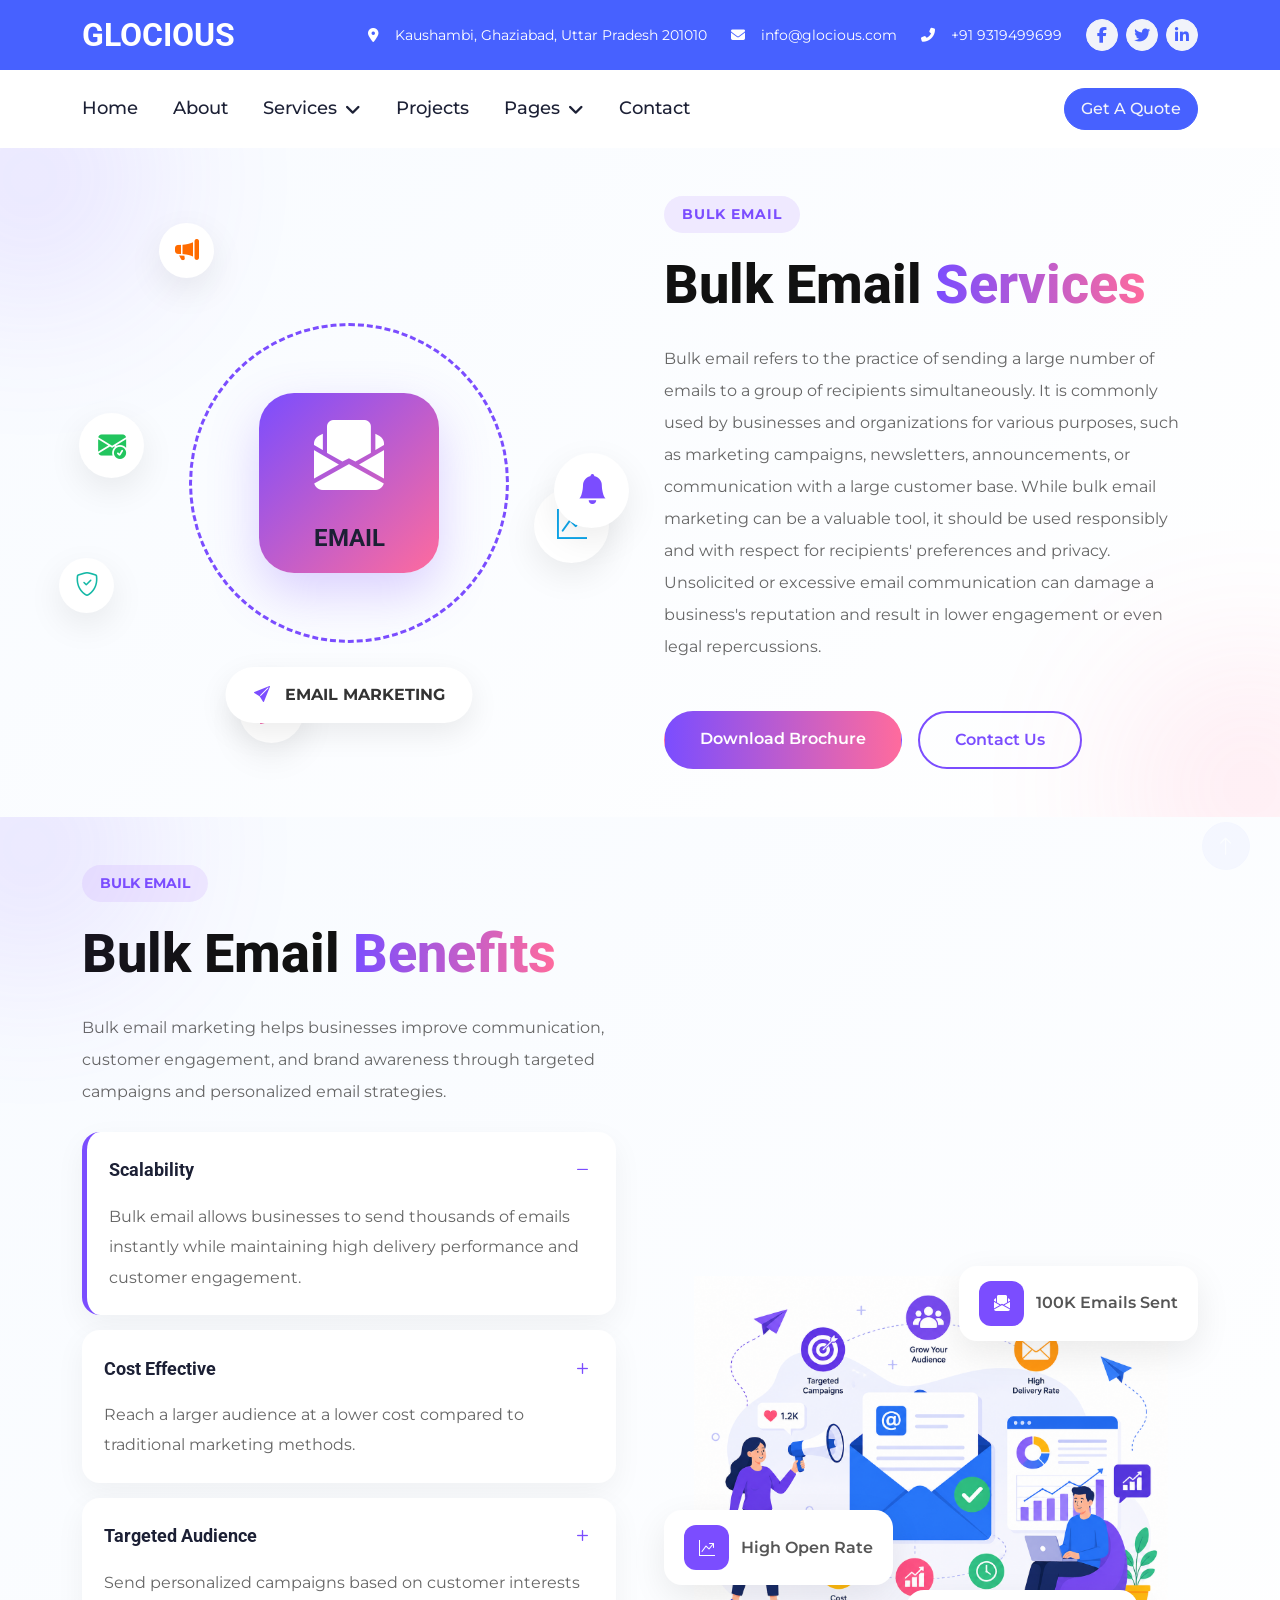
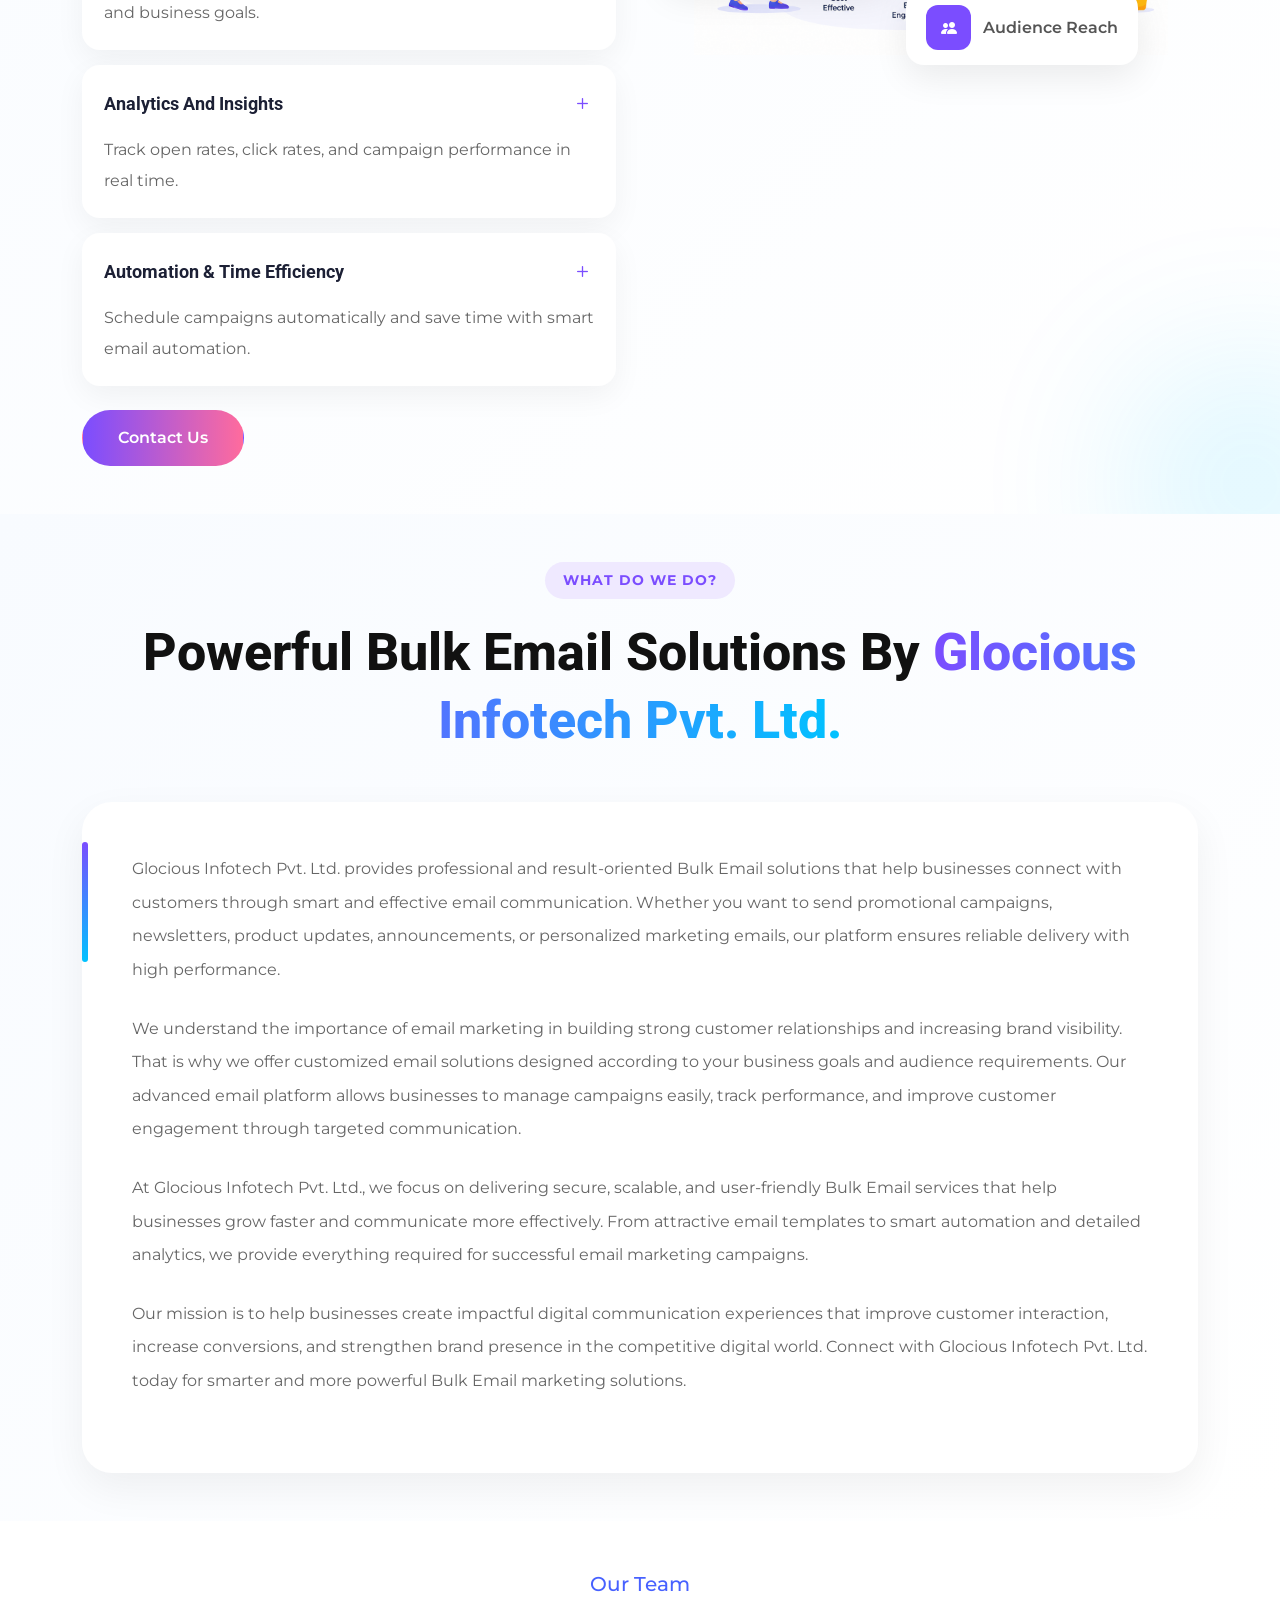
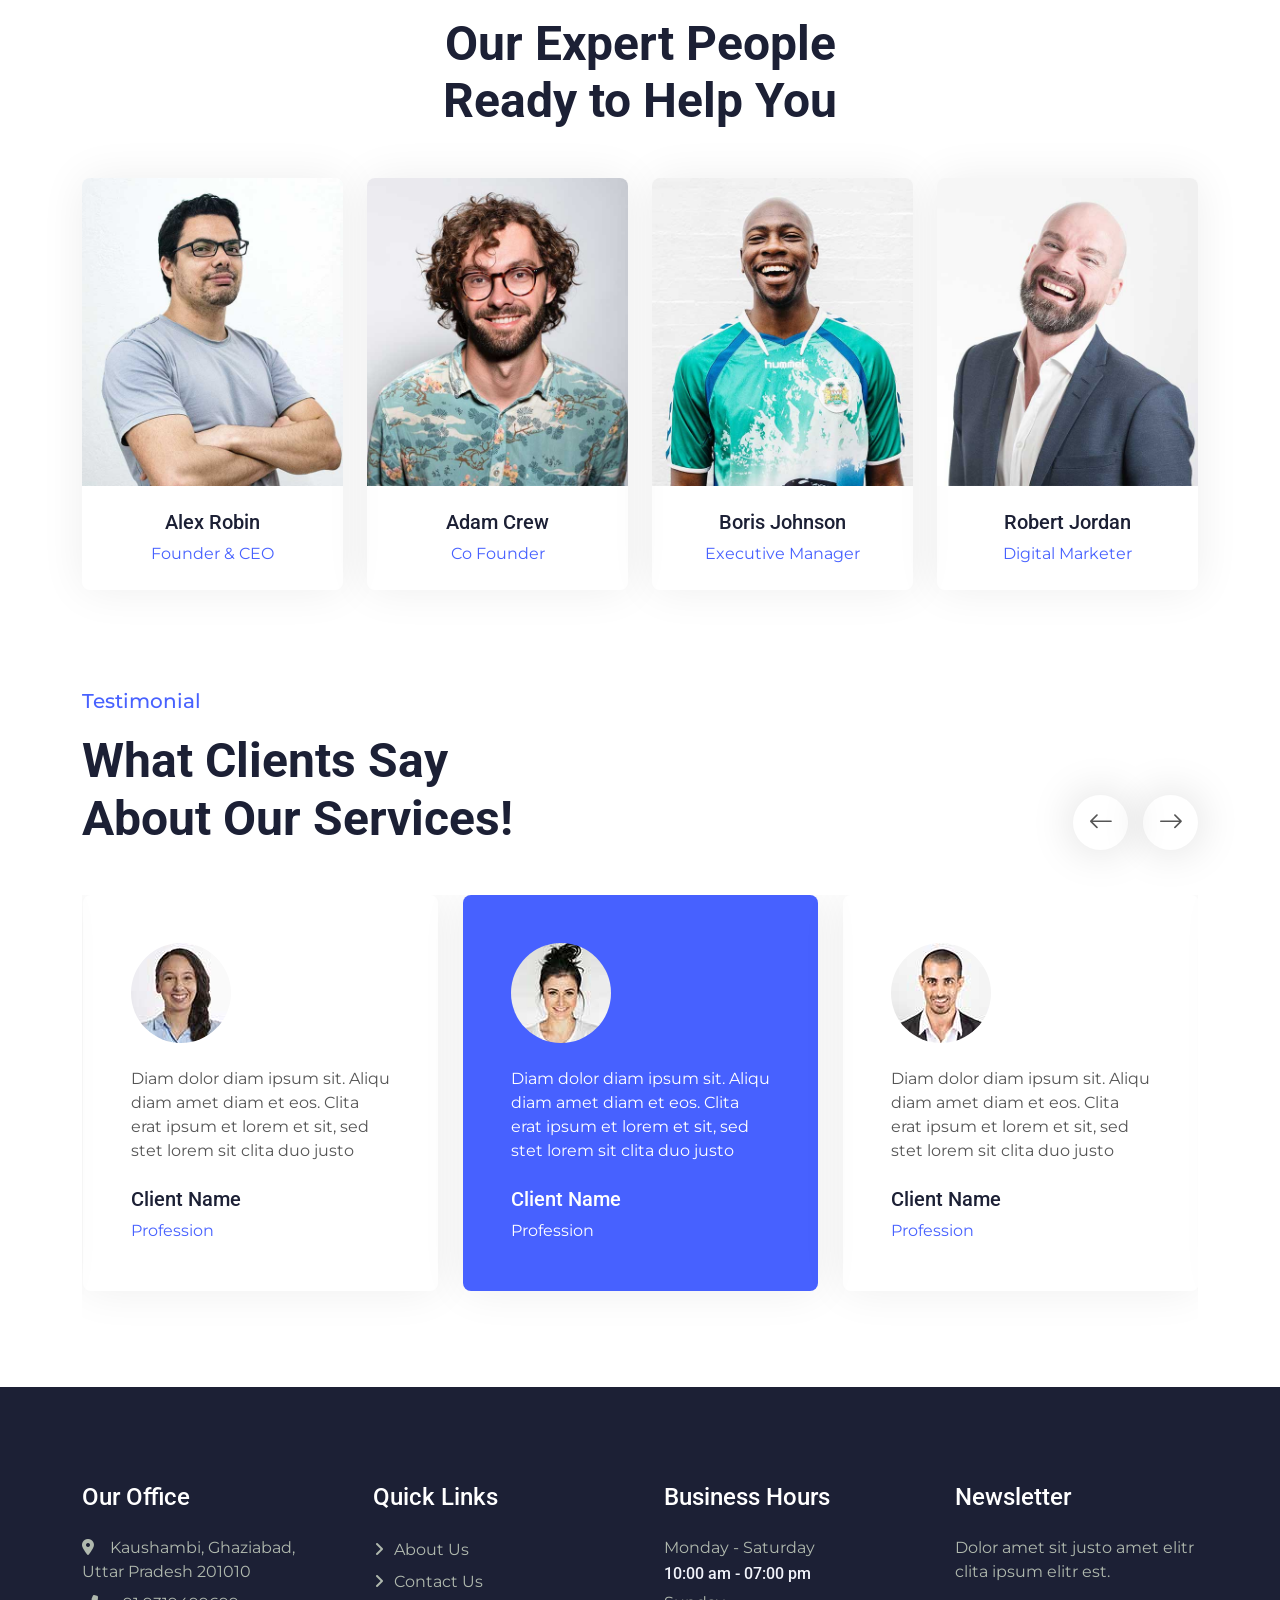
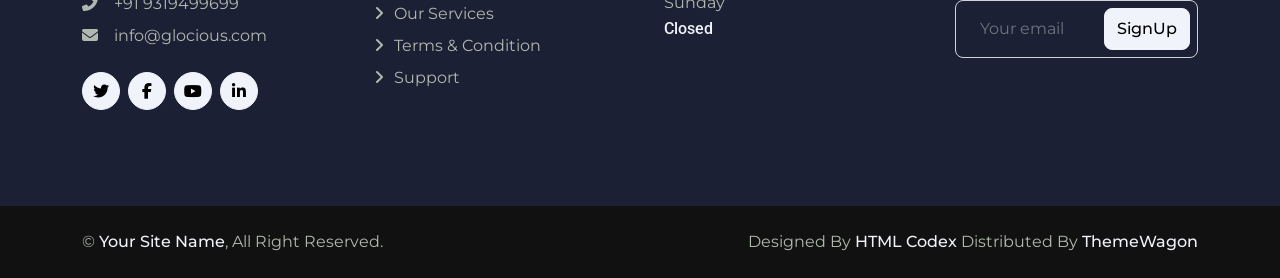
==== commit 3fe9163c: "changes done" ====
--- a/Email.html
+++ b/Email.html
@@ -514,6 +514,98 @@
 
         100% {
             transform: translateY(0px);
+        }
+
+    }
+
+    /* Section */
+    .bulk-email-section {
+        background: linear-gradient(135deg, #f8fbff, #ffffff);
+        position: relative;
+        overflow: hidden;
+    }
+
+    /* Tag */
+    .email-tag {
+        display: inline-block;
+        padding: 8px 18px;
+        background: #efe9ff;
+        color: #7b4dff;
+        border-radius: 50px;
+        font-size: 14px;
+        font-weight: 700;
+        letter-spacing: 1px;
+    }
+
+    /* Heading */
+    .email-heading {
+        font-size: 52px;
+        font-weight: 800;
+        margin-top: 20px;
+        line-height: 1.3;
+        color: #111;
+    }
+
+    .email-heading span {
+        background: linear-gradient(90deg, #7b4dff, #00c2ff);
+        -webkit-background-clip: text;
+        -webkit-text-fill-color: transparent;
+    }
+
+    /* Content Box */
+    .email-content-box {
+        background: #fff;
+        padding: 50px;
+        border-radius: 30px;
+        box-shadow: 0 15px 40px rgba(0, 0, 0, 0.06);
+        position: relative;
+    }
+
+    /* Left Border */
+    .email-content-box::before {
+        content: '';
+        position: absolute;
+        left: 0;
+        top: 40px;
+        width: 6px;
+        height: 120px;
+        border-radius: 10px;
+        background: linear-gradient(#7b4dff, #00c2ff);
+    }
+
+    /* Paragraph */
+    .email-content-box p {
+        color: #666;
+        line-height: 2.1;
+        font-size: 16px;
+        margin-bottom: 25px;
+    }
+
+    /* Responsive */
+    @media(max-width:991px) {
+
+        .email-heading {
+            font-size: 38px;
+        }
+
+        .email-content-box {
+            padding: 35px;
+        }
+
+    }
+
+    @media(max-width:576px) {
+
+        .email-heading {
+            font-size: 30px;
+        }
+
+        .email-content-box {
+            padding: 25px;
+        }
+
+        .email-content-box::before {
+            height: 80px;
         }
 
     }
@@ -968,6 +1060,71 @@
 
     </section>
 
+    <section class="bulk-email-section py-5">
+
+        <div class="container">
+
+            <!-- Heading -->
+            <div class="text-center mb-5">
+
+                <span class="email-tag">
+                    WHAT DO WE DO?
+                </span>
+
+                <h2 class="email-heading">
+                    Powerful Bulk Email Solutions By
+                    <span>Glocious Infotech Pvt. Ltd.</span>
+                </h2>
+
+            </div>
+
+            <!-- Content Box -->
+            <div class="email-content-box">
+
+                <p>
+                    Glocious Infotech Pvt. Ltd. provides professional and
+                    result-oriented Bulk Email solutions that help businesses
+                    connect with customers through smart and effective email
+                    communication. Whether you want to send promotional
+                    campaigns, newsletters, product updates, announcements,
+                    or personalized marketing emails, our platform ensures
+                    reliable delivery with high performance.
+                </p>
+
+                <p>
+                    We understand the importance of email marketing in building
+                    strong customer relationships and increasing brand visibility.
+                    That is why we offer customized email solutions designed
+                    according to your business goals and audience requirements.
+                    Our advanced email platform allows businesses to manage
+                    campaigns easily, track performance, and improve customer
+                    engagement through targeted communication.
+                </p>
+
+                <p>
+                    At Glocious Infotech Pvt. Ltd., we focus on delivering
+                    secure, scalable, and user-friendly Bulk Email services
+                    that help businesses grow faster and communicate more
+                    effectively. From attractive email templates to smart
+                    automation and detailed analytics, we provide everything
+                    required for successful email marketing campaigns.
+                </p>
+
+                <p>
+                    Our mission is to help businesses create impactful digital
+                    communication experiences that improve customer interaction,
+                    increase conversions, and strengthen brand presence in the
+                    competitive digital world. Connect with Glocious Infotech
+                    Pvt. Ltd. today for smarter and more powerful Bulk Email
+                    marketing solutions.
+                </p>
+
+            </div>
+
+        </div>
+
+    </section>
+
     <!-- Team Start -->
     <div class="container-xxl py-5">
         <div class="container">
